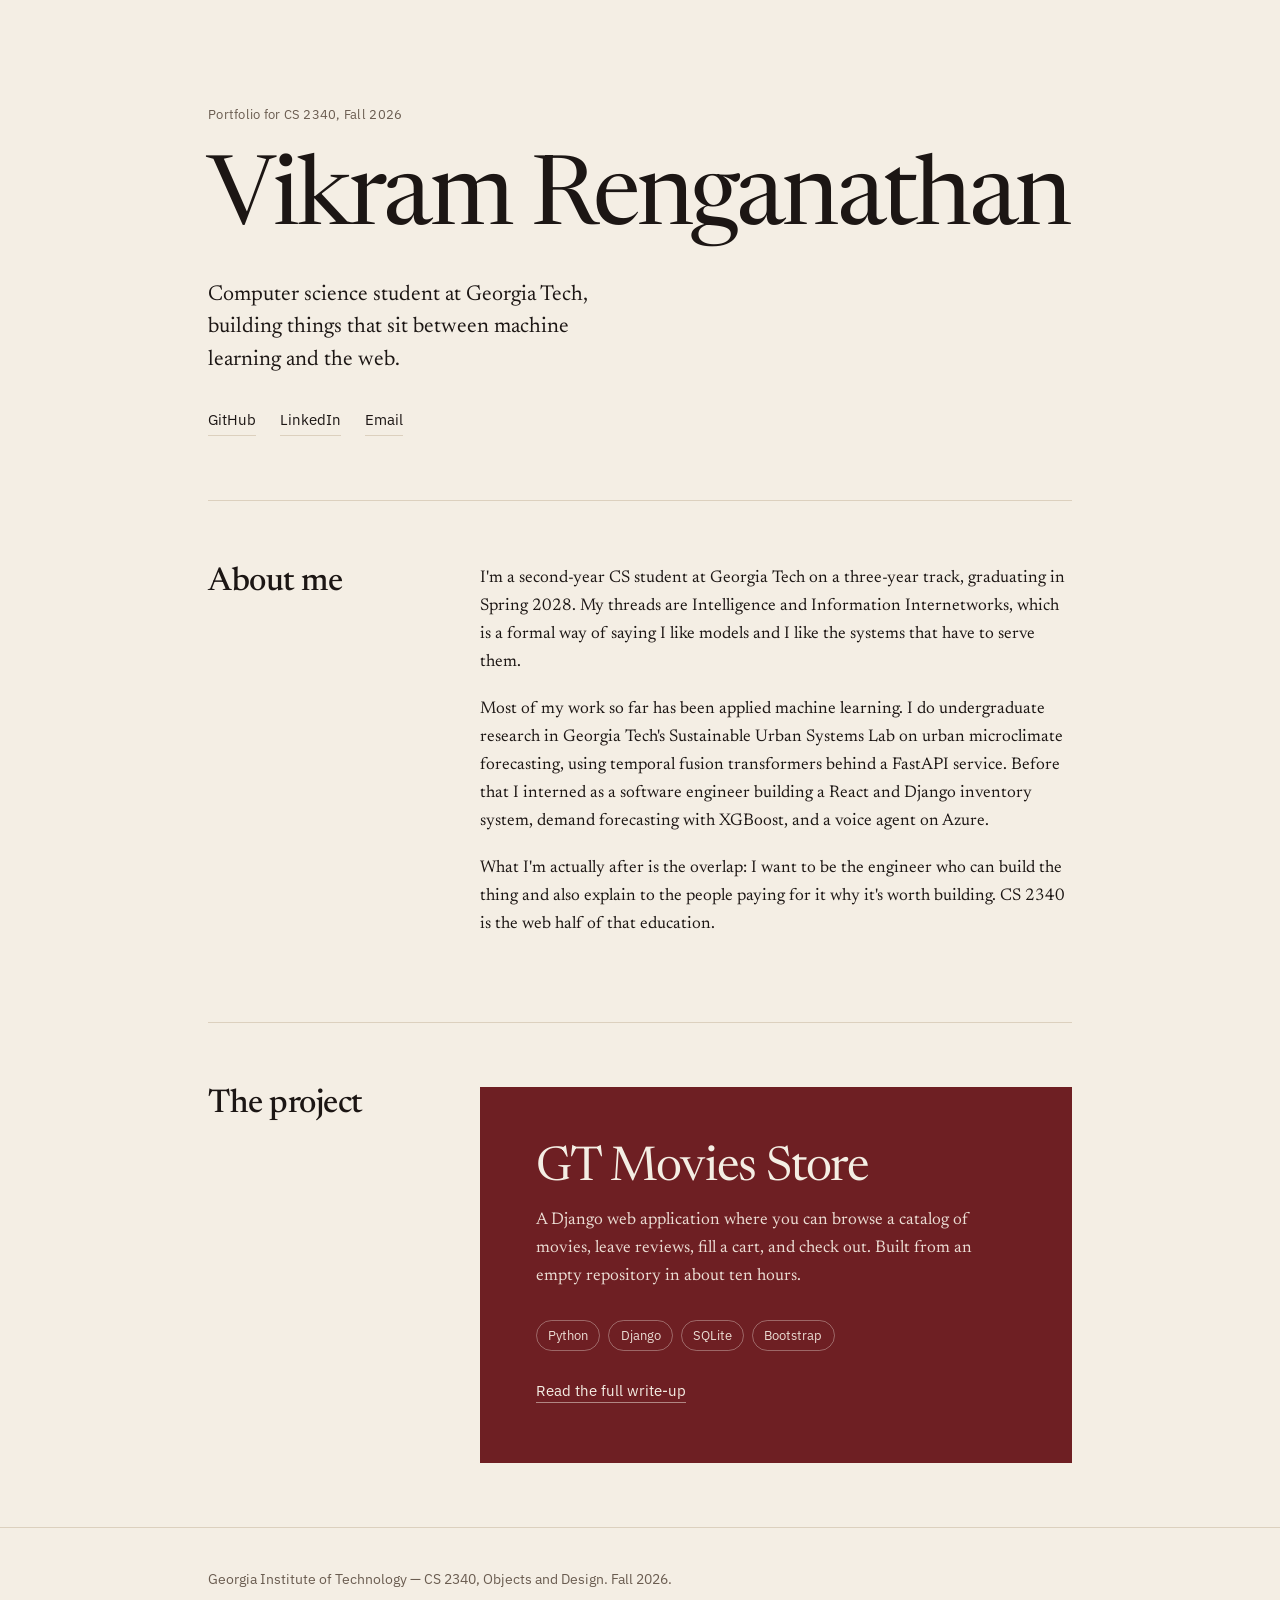
==== index.html @ d1acc659 "Portfolio V1 commit" ====
<!DOCTYPE html>
<html lang="en">
<head>
<meta charset="utf-8">
<meta name="viewport" content="width=device-width, initial-scale=1">
<title>Vikram Renganathan</title>
<meta name="description" content="Computer science student at Georgia Tech. Portfolio for CS 2340.">
<link rel="preconnect" href="https://fonts.googleapis.com">
<link rel="preconnect" href="https://fonts.gstatic.com" crossorigin>
<link href="https://fonts.googleapis.com/css2?family=Newsreader:ital,opsz,wght@0,6..72,400;0,6..72,500;1,6..72,400&family=IBM+Plex+Sans:wght@400;500&display=swap" rel="stylesheet">
<link rel="stylesheet" href="styles.css">
</head>
<body>

<div class="wrap">

  <header class="masthead">
    <p class="kicker">Portfolio for CS 2340, Fall 2026</p>
    <h1>Vikram Renganathan</h1>
    <p class="lede">Computer science student at Georgia Tech, building things that sit between machine learning and the web.</p>

    <!-- EDIT: your real links. Delete any you don't want. -->
    <nav class="links">
      <a href="https://github.com/viren108">GitHub</a>
      <a href="https://www.linkedin.com/in/YOUR-HANDLE">LinkedIn</a>
      <a href="mailto:YOU@gatech.edu">Email</a>
    </nav>
  </header>

  <main>

    <section>
      <div class="section-grid">
        <h2>About me</h2>
        <div>
          <!-- EDIT: this is the rubric's "introduction of who you are". Keep it honest and short. -->
          <p>I'm a second-year CS student at Georgia Tech on a three-year track, graduating in Spring 2028. My threads are Intelligence and Information Internetworks, which is a formal way of saying I like models and I like the systems that have to serve them.</p>

          <p>Most of my work so far has been applied machine learning. I do undergraduate research in Georgia Tech's Sustainable Urban Systems Lab on urban microclimate forecasting, using temporal fusion transformers behind a FastAPI service. Before that I interned as a software engineer building a React and Django inventory system, demand forecasting with XGBoost, and a voice agent on Azure.</p>

          <p>What I'm actually after is the overlap: I want to be the engineer who can build the thing and also explain to the people paying for it why it's worth building. CS 2340 is the web half of that education.</p>
        </div>
      </div>
    </section>

    <section>
      <div class="section-grid">
        <h2>The project</h2>
        <div>
          <a class="feature" href="gt-movies-store.html">
            <h3>GT Movies Store</h3>
            <p>A Django web application where you can browse a catalog of movies, leave reviews, fill a cart, and check out. Built from an empty repository in about ten hours.</p>
            <ul class="stack">
              <li>Python</li>
              <li>Django</li>
              <li>SQLite</li>
              <li>Bootstrap</li>
            </ul>
            <span class="read">Read the full write-up</span>
          </a>
        </div>
      </div>
    </section>

  </main>
</div>

<footer>
  <div class="wrap">
    <p>Georgia Institute of Technology — CS 2340, Objects and Design. Fall 2026.</p>
  </div>
</footer>

</body>
</html>
---- styles.css ----
/* ---------------------------------------------------------
   Portfolio styles — warm editorial / repertory cinema
   Edit colors in one place here.
   --------------------------------------------------------- */

:root {
  --paper:        #F4EEE4;
  --paper-sunk:   #EDE4D6;
  --ink:          #1C1614;
  --ink-soft:     #6A5C50;
  --oxblood:      #6E1F23;
  --oxblood-deep: #5A181C;
  --rule:         #DCD0BE;

  --serif: "Newsreader", Georgia, "Times New Roman", serif;
  --sans:  "IBM Plex Sans", system-ui, -apple-system, sans-serif;

  --measure: 64ch;
  --gutter: clamp(1.25rem, 5vw, 4rem);
}

*, *::before, *::after { box-sizing: border-box; }

html { -webkit-text-size-adjust: 100%; }

body {
  margin: 0;
  background: var(--paper);
  color: var(--ink);
  font-family: var(--serif);
  font-size: 1.0625rem;
  line-height: 1.65;
  font-optical-sizing: auto;
}

.wrap {
  max-width: 62rem;
  margin-inline: auto;
  padding-inline: var(--gutter);
}

/* --- type ------------------------------------------------ */

h1, h2, h3 {
  font-family: var(--serif);
  font-weight: 500;
  line-height: 1.1;
  letter-spacing: -0.015em;
  margin: 0;
  text-wrap: balance;
}

h2 {
  font-size: clamp(1.5rem, 3.2vw, 2.05rem);
  margin-bottom: 1.25rem;
}

h3 {
  font-size: 1.3rem;
  letter-spacing: -0.01em;
}

p { margin: 0 0 1.1em; max-width: var(--measure); }

a { color: inherit; }

.kicker {
  font-family: var(--sans);
  font-size: 0.8125rem;
  letter-spacing: 0.02em;
  color: var(--ink-soft);
  margin-bottom: 1.5rem;
}

.lede {
  font-size: clamp(1.15rem, 2.2vw, 1.35rem);
  line-height: 1.5;
  max-width: 34ch;
  color: var(--ink);
}

/* --- masthead -------------------------------------------- */

.masthead {
  padding-top: clamp(3rem, 9vw, 6.5rem);
  padding-bottom: clamp(2.5rem, 6vw, 4rem);
}

.masthead h1 {
  font-size: clamp(3rem, 10vw, 6rem);
  font-weight: 400;
  letter-spacing: -0.03em;
  margin-bottom: 1.5rem;
}

.links {
  font-family: var(--sans);
  font-size: 0.9375rem;
  display: flex;
  flex-wrap: wrap;
  gap: 1.5rem;
  margin-top: 2rem;
}

.links a {
  text-decoration: none;
  border-bottom: 1px solid var(--rule);
  padding-bottom: 2px;
  transition: border-color 0.15s ease;
}

.links a:hover { border-color: var(--oxblood); }

/* --- sections -------------------------------------------- */

section {
  padding-block: clamp(2.5rem, 6vw, 4rem);
  border-top: 1px solid var(--rule);
}

.section-grid {
  display: grid;
  grid-template-columns: minmax(0, 14rem) minmax(0, 1fr);
  gap: clamp(1rem, 4vw, 3rem);
  align-items: start;
}

@media (max-width: 44rem) {
  .section-grid { grid-template-columns: 1fr; }
}

/* --- the feature block (the one bold thing) -------------- */

.feature {
  display: block;
  background: var(--oxblood);
  color: var(--paper);
  text-decoration: none;
  padding: clamp(2rem, 5vw, 3.5rem);
  transition: background-color 0.2s ease;
}

.feature:hover,
.feature:focus-visible { background: var(--oxblood-deep); }

.feature h3 {
  font-size: clamp(2rem, 5.5vw, 3rem);
  font-weight: 400;
  letter-spacing: -0.025em;
  margin-bottom: 0.75rem;
}

.feature p {
  max-width: 46ch;
  color: #EBDCD3;
  margin-bottom: 1.75rem;
}

.feature .read {
  font-family: var(--sans);
  font-size: 0.9375rem;
  border-bottom: 1px solid rgba(244, 238, 228, 0.5);
  padding-bottom: 2px;
}

/* --- stack chips ----------------------------------------- */

.stack {
  list-style: none;
  display: flex;
  flex-wrap: wrap;
  gap: 0.5rem;
  padding: 0;
  margin: 0 0 1.75rem;
  font-family: var(--sans);
  font-size: 0.8125rem;
}

.stack li {
  border: 1px solid var(--rule);
  color: var(--ink-soft);
  padding: 0.25rem 0.7rem;
  border-radius: 999px;
}

.feature .stack li {
  border-color: rgba(244, 238, 228, 0.35);
  color: #EBDCD3;
}

/* --- project page hero ----------------------------------- */

.project-hero {
  background: var(--oxblood);
  color: var(--paper);
  padding-block: clamp(3rem, 8vw, 5.5rem);
}

.project-hero h1 {
  font-size: clamp(2.5rem, 7vw, 4.5rem);
  font-weight: 400;
  letter-spacing: -0.03em;
  margin-bottom: 1rem;
}

.project-hero .lede { color: #EBDCD3; max-width: 40ch; }

.project-hero .back {
  font-family: var(--sans);
  font-size: 0.875rem;
  color: #D8C3BC;
  text-decoration: none;
  border-bottom: 1px solid rgba(244, 238, 228, 0.4);
  padding-bottom: 2px;
}

.meta {
  font-family: var(--sans);
  font-size: 0.875rem;
  color: #D8C3BC;
  display: flex;
  flex-wrap: wrap;
  gap: 0.4rem 2rem;
  margin-top: 2.25rem;
  padding: 0;
  list-style: none;
}

.meta strong { font-weight: 500; color: var(--paper); }

/* --- video ----------------------------------------------- */

.video {
  position: relative;
  aspect-ratio: 16 / 9;
  background: var(--ink);
  margin-bottom: 1rem;
}

.video iframe {
  position: absolute;
  inset: 0;
  width: 100%;
  height: 100%;
  border: 0;
}

.caption {
  font-family: var(--sans);
  font-size: 0.875rem;
  color: var(--ink-soft);
  max-width: var(--measure);
}

/* --- screens --------------------------------------------- */

.screen {
  padding-block: 2.25rem;
  border-bottom: 1px solid var(--rule);
}

.screen:last-of-type { border-bottom: 0; padding-bottom: 0; }

.screen h3 { margin-bottom: 0.75rem; }

.story {
  margin: 0 0 1rem;
  padding-left: 1.25rem;
  border-left: 3px solid var(--oxblood);
  font-style: italic;
  color: var(--ink-soft);
  max-width: 52ch;
}

.story p { margin: 0; }

/* Screenshot slot — replace the div with <img src="..." alt="..."> */
.shot {
  margin-top: 1.25rem;
  border: 1px dashed var(--rule);
  background: var(--paper-sunk);
  color: var(--ink-soft);
  font-family: var(--sans);
  font-size: 0.875rem;
  padding: 2.5rem 1.25rem;
  text-align: center;
}

.screen img {
  display: block;
  width: 100%;
  height: auto;
  margin-top: 1.25rem;
  border: 1px solid var(--rule);
}

/* --- footer ---------------------------------------------- */

footer {
  border-top: 1px solid var(--rule);
  padding-block: 2.5rem 4rem;
  font-family: var(--sans);
  font-size: 0.875rem;
  color: var(--ink-soft);
}

footer p { max-width: none; margin: 0; }

/* --- a11y ------------------------------------------------ */

:focus-visible {
  outline: 2px solid var(--oxblood);
  outline-offset: 3px;
}

.feature:focus-visible { outline-color: var(--ink); }

@media (prefers-reduced-motion: reduce) {
  * { transition-duration: 0.01ms !important; }
}
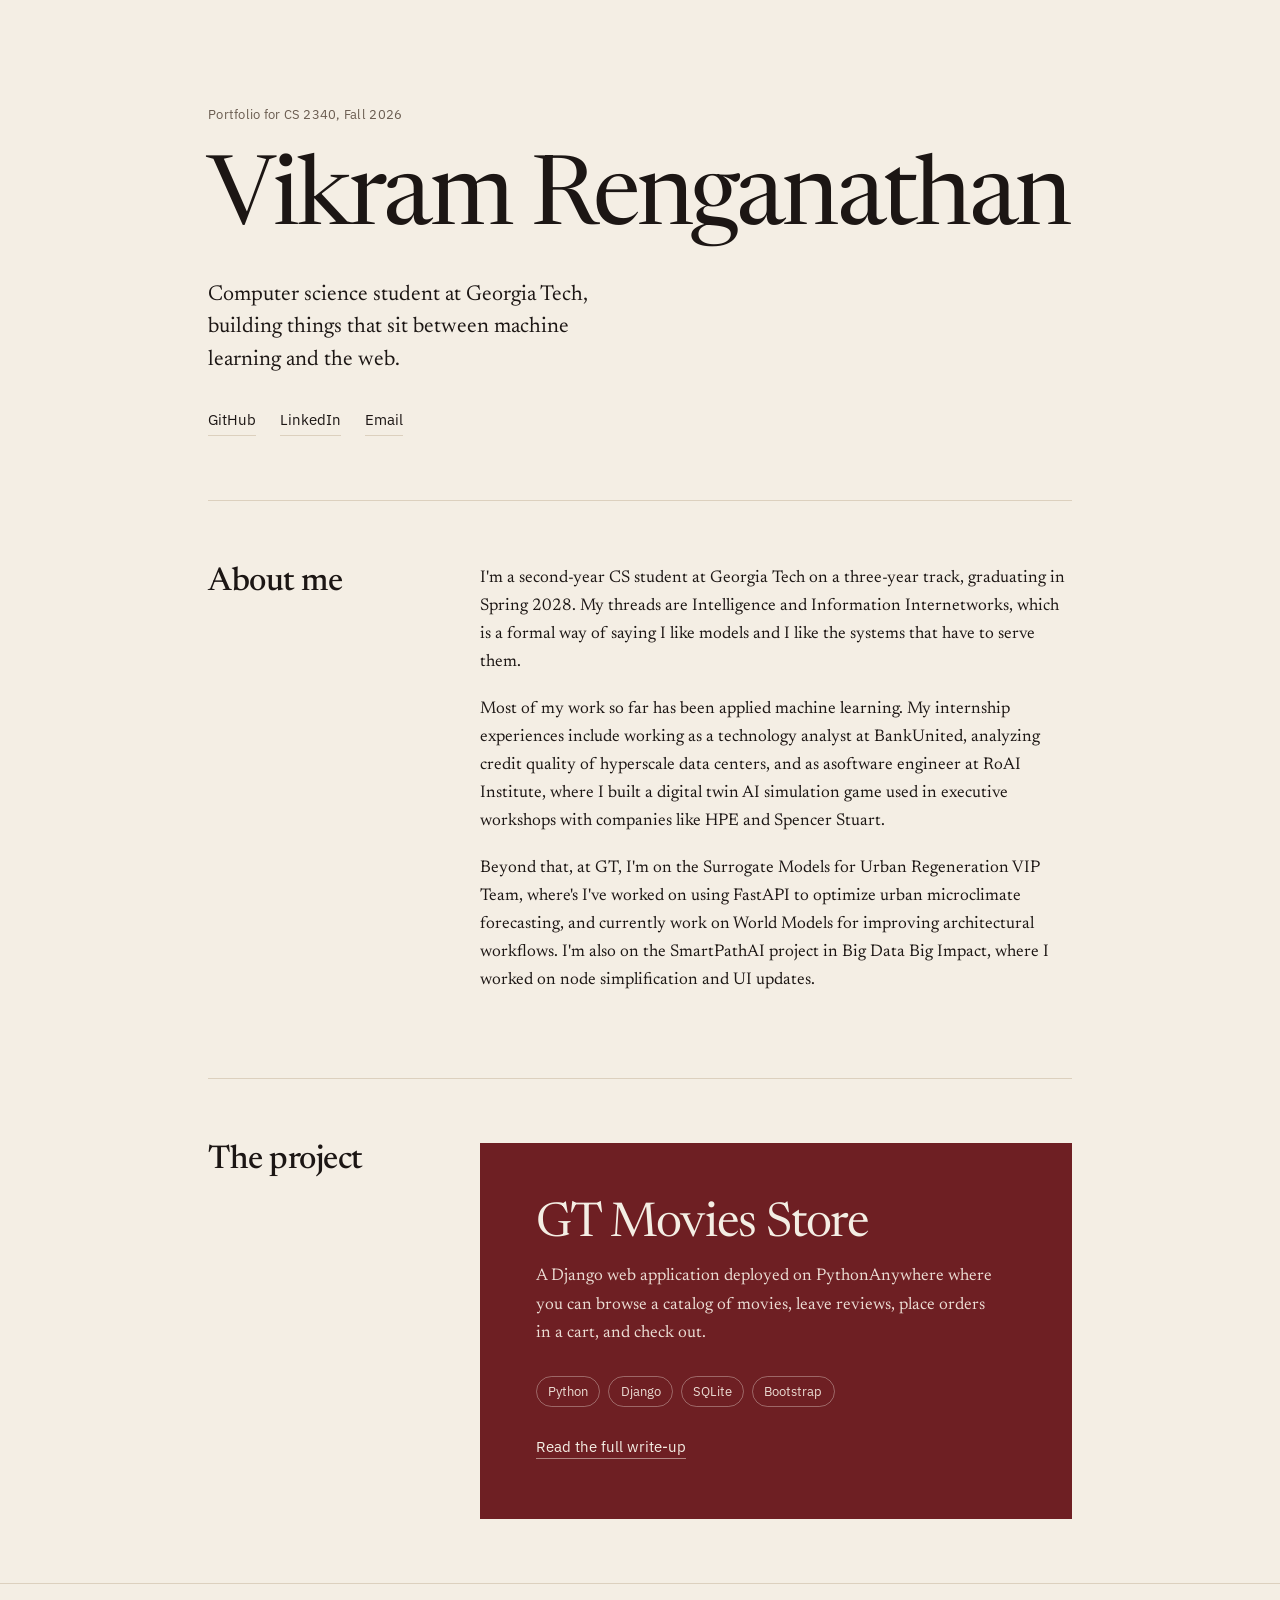
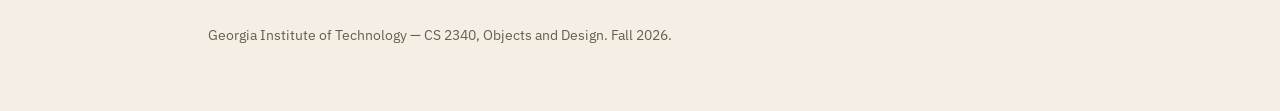
==== commit d66d9f72: "V2" ====
--- a/index.html
+++ b/index.html
@@ -22,8 +22,8 @@
     <!-- EDIT: your real links. Delete any you don't want. -->
     <nav class="links">
       <a href="https://github.com/viren108">GitHub</a>
-      <a href="https://www.linkedin.com/in/YOUR-HANDLE">LinkedIn</a>
-      <a href="mailto:YOU@gatech.edu">Email</a>
+      <a href="https://www.linkedin.com/in/vikram-renganathan-gt">LinkedIn</a>
+      <a href="vrenganathan7@gatech.edu">Email</a>
     </nav>
   </header>
 
@@ -36,9 +36,9 @@
           <!-- EDIT: this is the rubric's "introduction of who you are". Keep it honest and short. -->
           <p>I'm a second-year CS student at Georgia Tech on a three-year track, graduating in Spring 2028. My threads are Intelligence and Information Internetworks, which is a formal way of saying I like models and I like the systems that have to serve them.</p>
 
-          <p>Most of my work so far has been applied machine learning. I do undergraduate research in Georgia Tech's Sustainable Urban Systems Lab on urban microclimate forecasting, using temporal fusion transformers behind a FastAPI service. Before that I interned as a software engineer building a React and Django inventory system, demand forecasting with XGBoost, and a voice agent on Azure.</p>
+          <p>Most of my work so far has been applied machine learning. My internship experiences include working as a technology analyst at BankUnited, analyzing credit quality of hyperscale data centers, and as asoftware engineer at RoAI Institute, where I built a digital twin AI simulation game used in executive workshops with companies like HPE and Spencer Stuart.</p>
 
-          <p>What I'm actually after is the overlap: I want to be the engineer who can build the thing and also explain to the people paying for it why it's worth building. CS 2340 is the web half of that education.</p>
+          <p>Beyond that, at GT, I'm on the Surrogate Models for Urban Regeneration VIP Team, where's I've worked on using FastAPI to optimize urban microclimate forecasting, and currently work on World Models for improving architectural workflows. I'm also on the SmartPathAI project in Big Data Big Impact, where I worked on node simplification and UI updates.</p>
         </div>
       </div>
     </section>
@@ -49,7 +49,7 @@
         <div>
           <a class="feature" href="gt-movies-store.html">
             <h3>GT Movies Store</h3>
-            <p>A Django web application where you can browse a catalog of movies, leave reviews, fill a cart, and check out. Built from an empty repository in about ten hours.</p>
+            <p>A Django web application deployed on PythonAnywhere where you can browse a catalog of movies, leave reviews, place orders in a cart, and check out.</p>
             <ul class="stack">
               <li>Python</li>
               <li>Django</li>
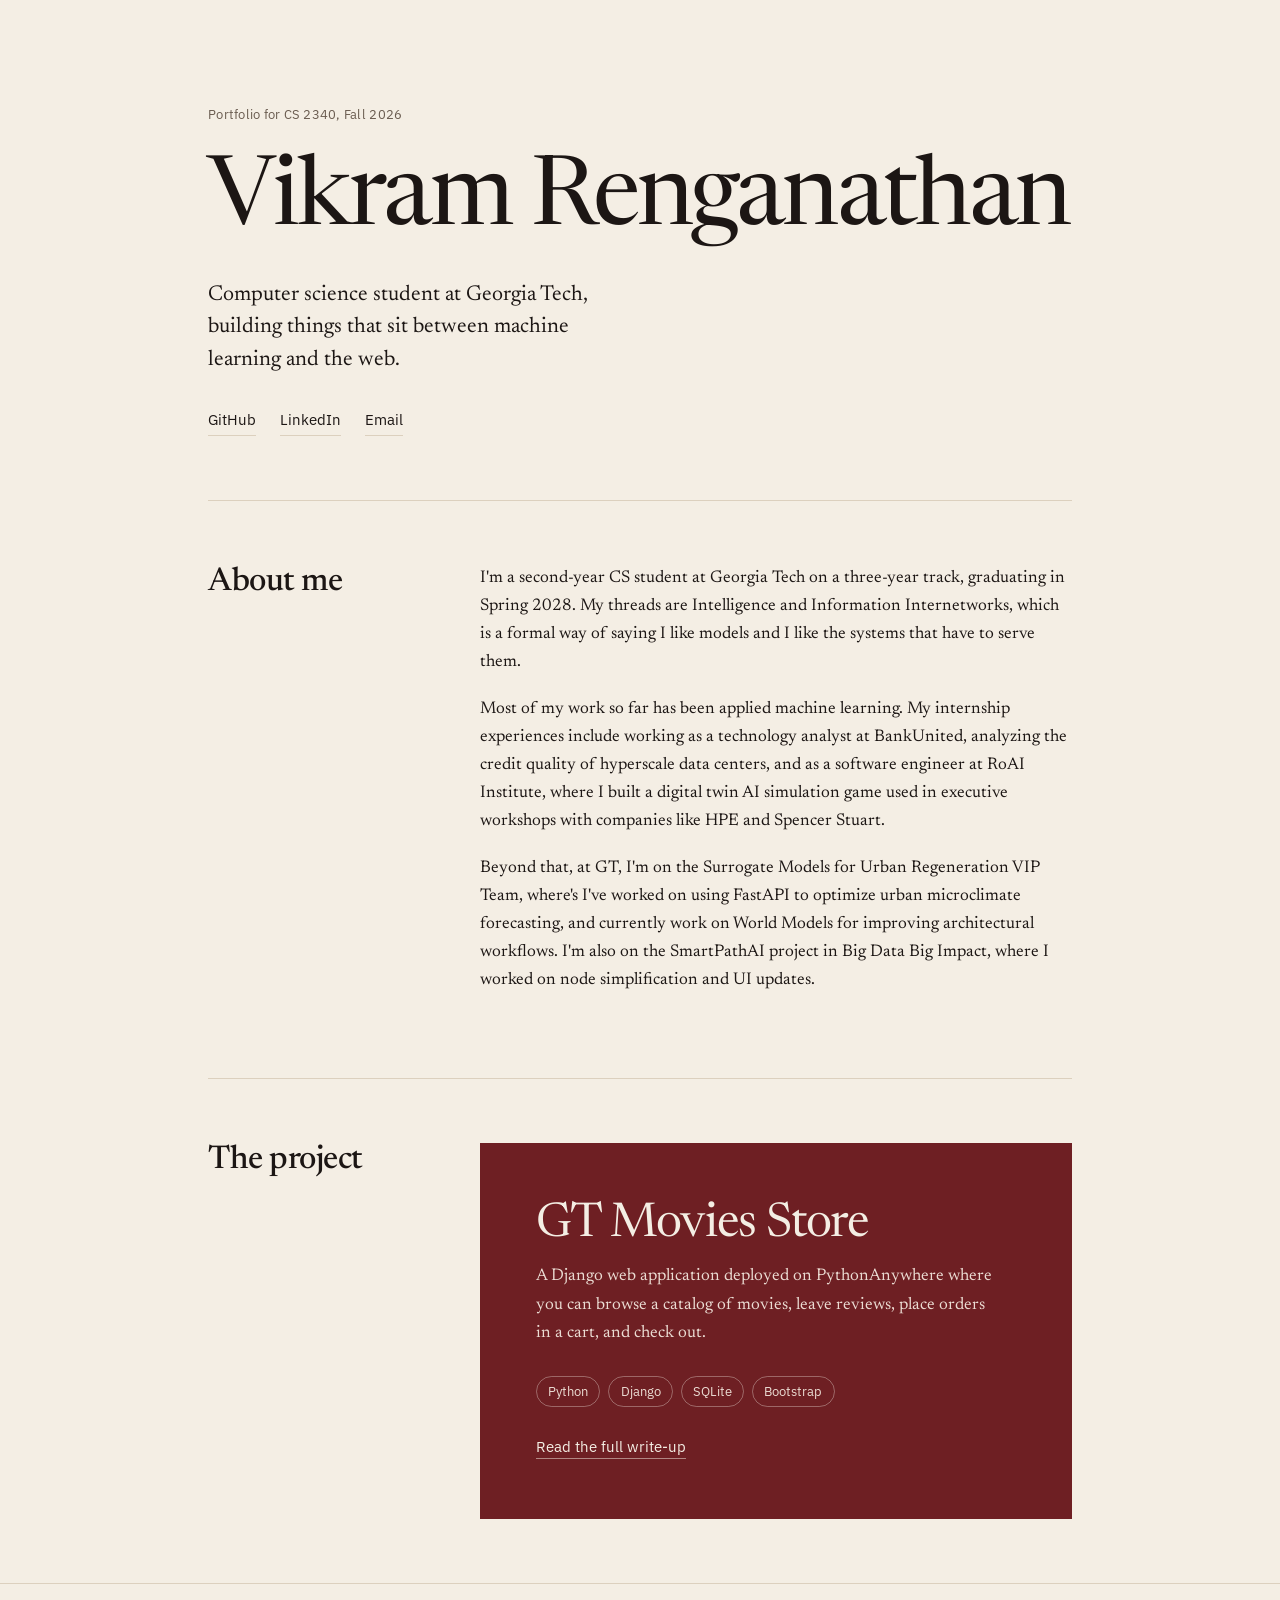
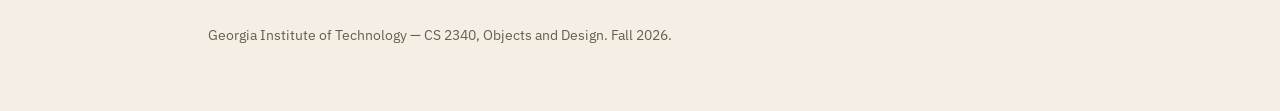
==== commit 0e8ebb2d: "V3" ====
--- a/index.html
+++ b/index.html
@@ -23,7 +23,7 @@
     <nav class="links">
       <a href="https://github.com/viren108">GitHub</a>
       <a href="https://www.linkedin.com/in/vikram-renganathan-gt">LinkedIn</a>
-      <a href="vrenganathan7@gatech.edu">Email</a>
+      <a href="mailto:vrenganathan7@gatech.edu">Email</a>
     </nav>
   </header>
 
@@ -36,7 +36,7 @@
           <!-- EDIT: this is the rubric's "introduction of who you are". Keep it honest and short. -->
           <p>I'm a second-year CS student at Georgia Tech on a three-year track, graduating in Spring 2028. My threads are Intelligence and Information Internetworks, which is a formal way of saying I like models and I like the systems that have to serve them.</p>
 
-          <p>Most of my work so far has been applied machine learning. My internship experiences include working as a technology analyst at BankUnited, analyzing credit quality of hyperscale data centers, and as asoftware engineer at RoAI Institute, where I built a digital twin AI simulation game used in executive workshops with companies like HPE and Spencer Stuart.</p>
+          <p>Most of my work so far has been applied machine learning. My internship experiences include working as a technology analyst at BankUnited, analyzing the credit quality of hyperscale data centers, and as a software engineer at RoAI Institute, where I built a digital twin AI simulation game used in executive workshops with companies like HPE and Spencer Stuart.</p>
 
           <p>Beyond that, at GT, I'm on the Surrogate Models for Urban Regeneration VIP Team, where's I've worked on using FastAPI to optimize urban microclimate forecasting, and currently work on World Models for improving architectural workflows. I'm also on the SmartPathAI project in Big Data Big Impact, where I worked on node simplification and UI updates.</p>
         </div>
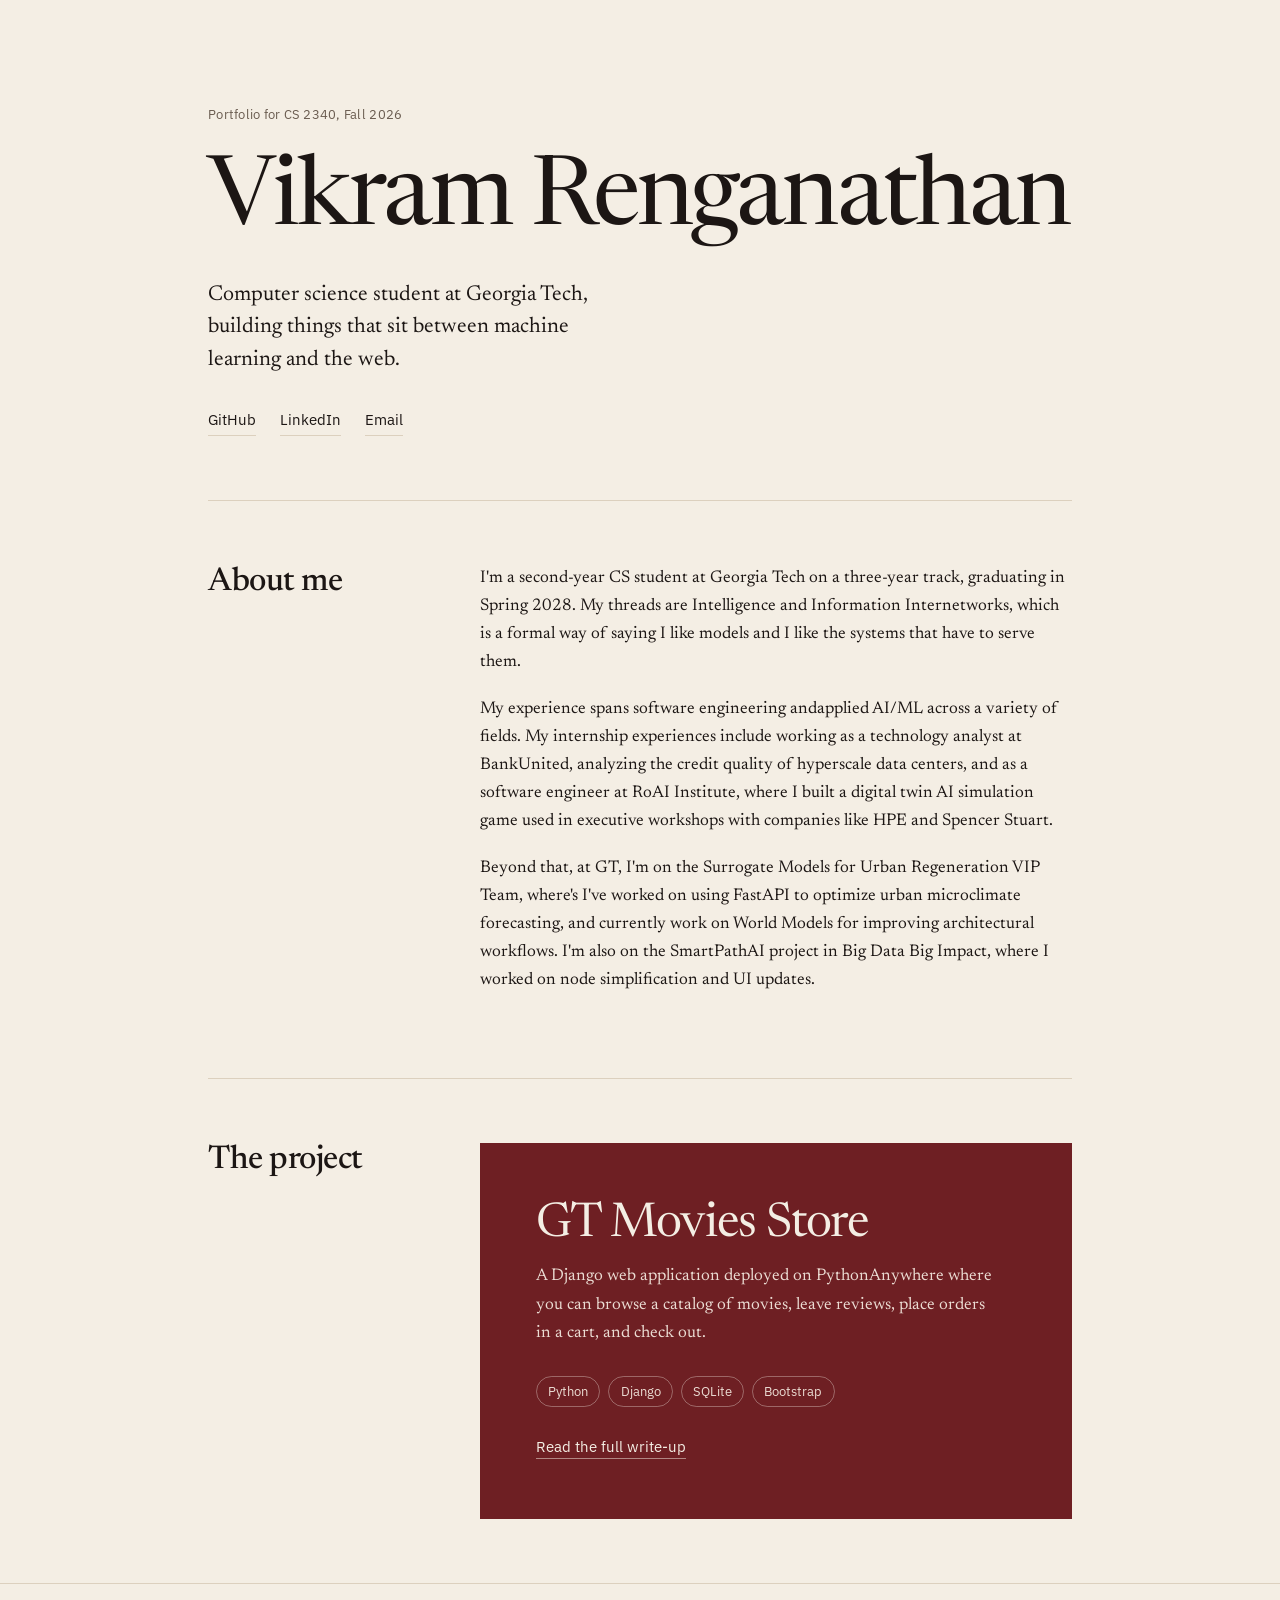
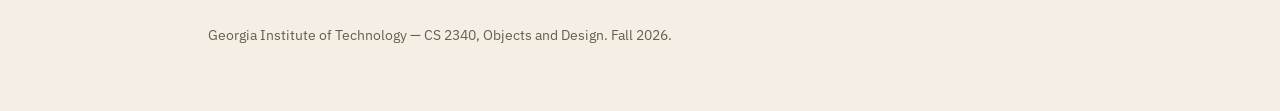
==== commit fd5d30c3: "V5" ====
--- a/index.html
+++ b/index.html
@@ -36,7 +36,7 @@
           <!-- EDIT: this is the rubric's "introduction of who you are". Keep it honest and short. -->
           <p>I'm a second-year CS student at Georgia Tech on a three-year track, graduating in Spring 2028. My threads are Intelligence and Information Internetworks, which is a formal way of saying I like models and I like the systems that have to serve them.</p>
 
-          <p>Most of my work so far has been applied machine learning. My internship experiences include working as a technology analyst at BankUnited, analyzing the credit quality of hyperscale data centers, and as a software engineer at RoAI Institute, where I built a digital twin AI simulation game used in executive workshops with companies like HPE and Spencer Stuart.</p>
+          <p>My experience spans software engineering andapplied AI/ML across a variety of fields. My internship experiences include working as a technology analyst at BankUnited, analyzing the credit quality of hyperscale data centers, and as a software engineer at RoAI Institute, where I built a digital twin AI simulation game used in executive workshops with companies like HPE and Spencer Stuart.</p>
 
           <p>Beyond that, at GT, I'm on the Surrogate Models for Urban Regeneration VIP Team, where's I've worked on using FastAPI to optimize urban microclimate forecasting, and currently work on World Models for improving architectural workflows. I'm also on the SmartPathAI project in Big Data Big Impact, where I worked on node simplification and UI updates.</p>
         </div>
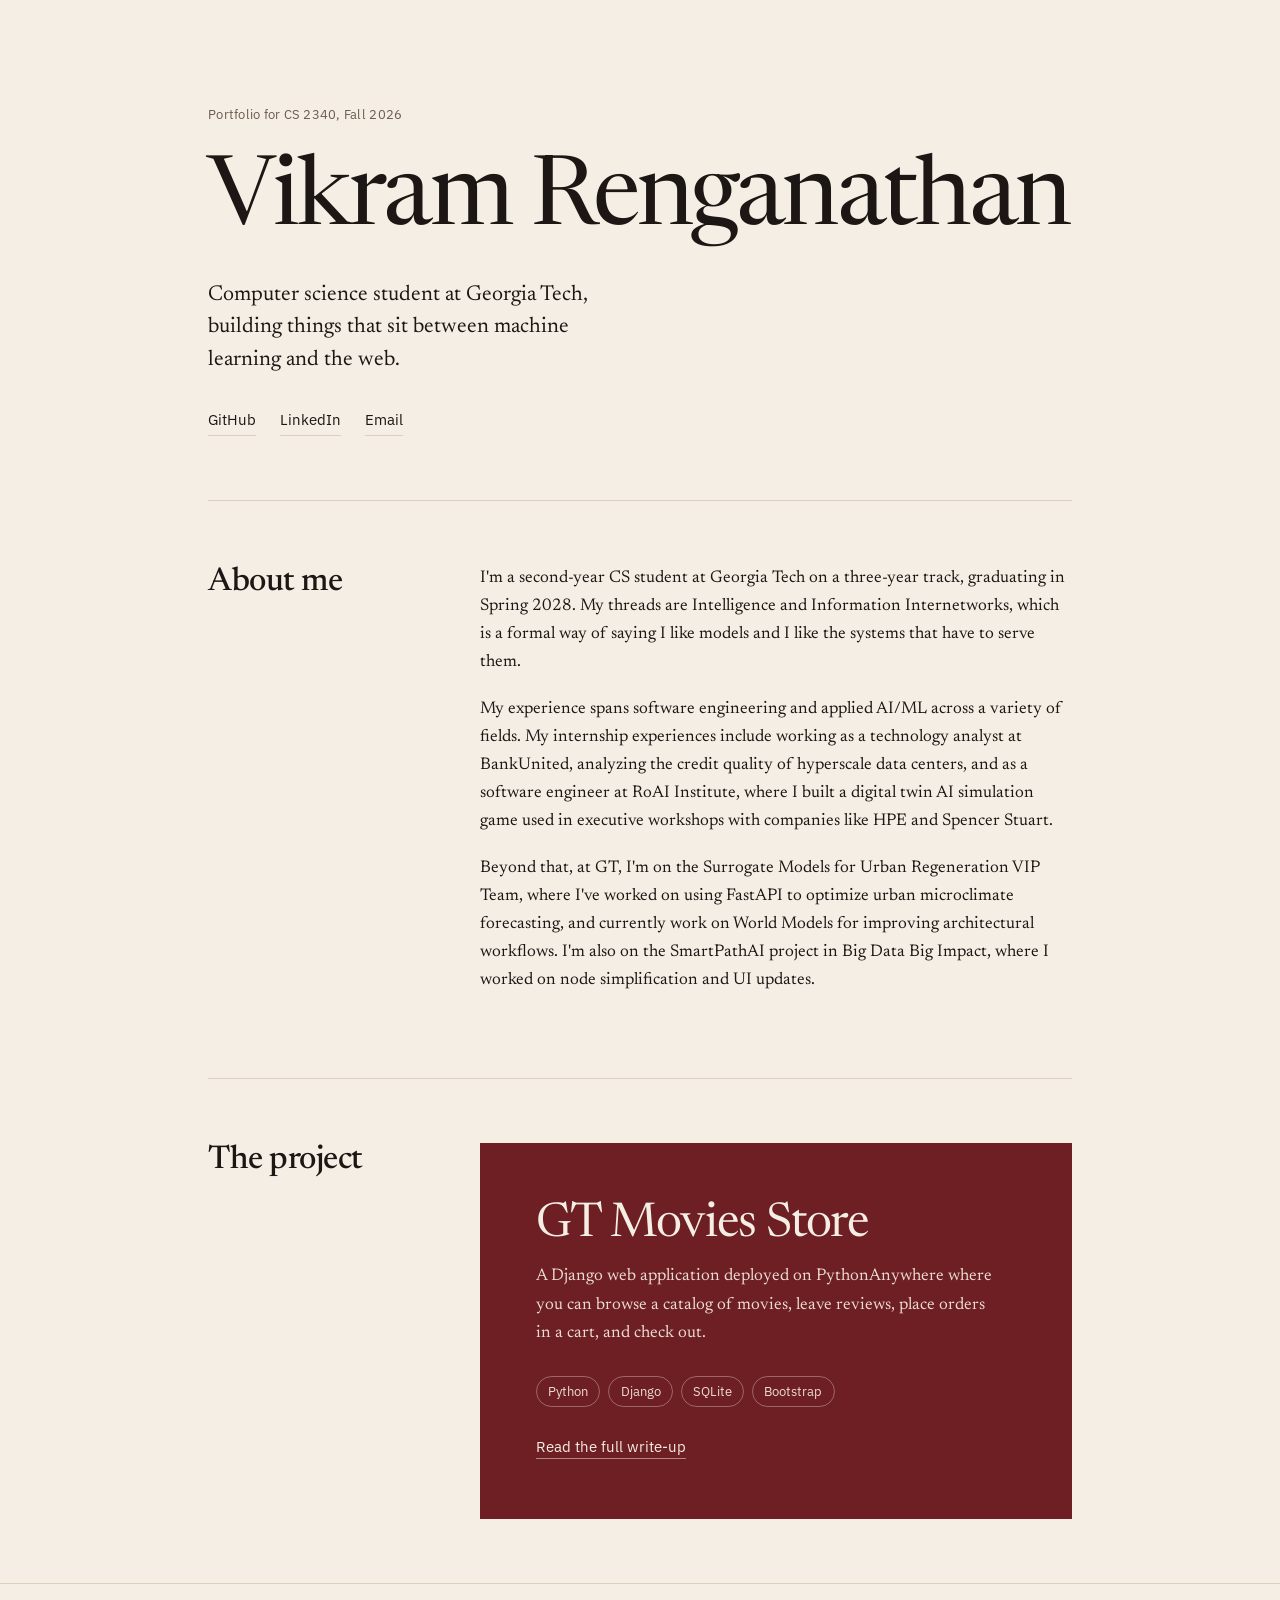
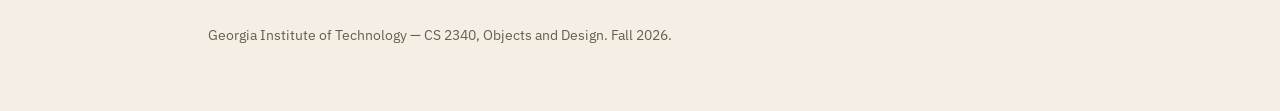
==== commit 441aff90: "v8" ====
--- a/index.html
+++ b/index.html
@@ -36,9 +36,9 @@
           <!-- EDIT: this is the rubric's "introduction of who you are". Keep it honest and short. -->
           <p>I'm a second-year CS student at Georgia Tech on a three-year track, graduating in Spring 2028. My threads are Intelligence and Information Internetworks, which is a formal way of saying I like models and I like the systems that have to serve them.</p>
 
-          <p>My experience spans software engineering andapplied AI/ML across a variety of fields. My internship experiences include working as a technology analyst at BankUnited, analyzing the credit quality of hyperscale data centers, and as a software engineer at RoAI Institute, where I built a digital twin AI simulation game used in executive workshops with companies like HPE and Spencer Stuart.</p>
+          <p>My experience spans software engineering and applied AI/ML across a variety of fields. My internship experiences include working as a technology analyst at BankUnited, analyzing the credit quality of hyperscale data centers, and as a software engineer at RoAI Institute, where I built a digital twin AI simulation game used in executive workshops with companies like HPE and Spencer Stuart.</p>
 
-          <p>Beyond that, at GT, I'm on the Surrogate Models for Urban Regeneration VIP Team, where's I've worked on using FastAPI to optimize urban microclimate forecasting, and currently work on World Models for improving architectural workflows. I'm also on the SmartPathAI project in Big Data Big Impact, where I worked on node simplification and UI updates.</p>
+          <p>Beyond that, at GT, I'm on the Surrogate Models for Urban Regeneration VIP Team, where I've worked on using FastAPI to optimize urban microclimate forecasting, and currently work on World Models for improving architectural workflows. I'm also on the SmartPathAI project in Big Data Big Impact, where I worked on node simplification and UI updates.</p>
         </div>
       </div>
     </section>
